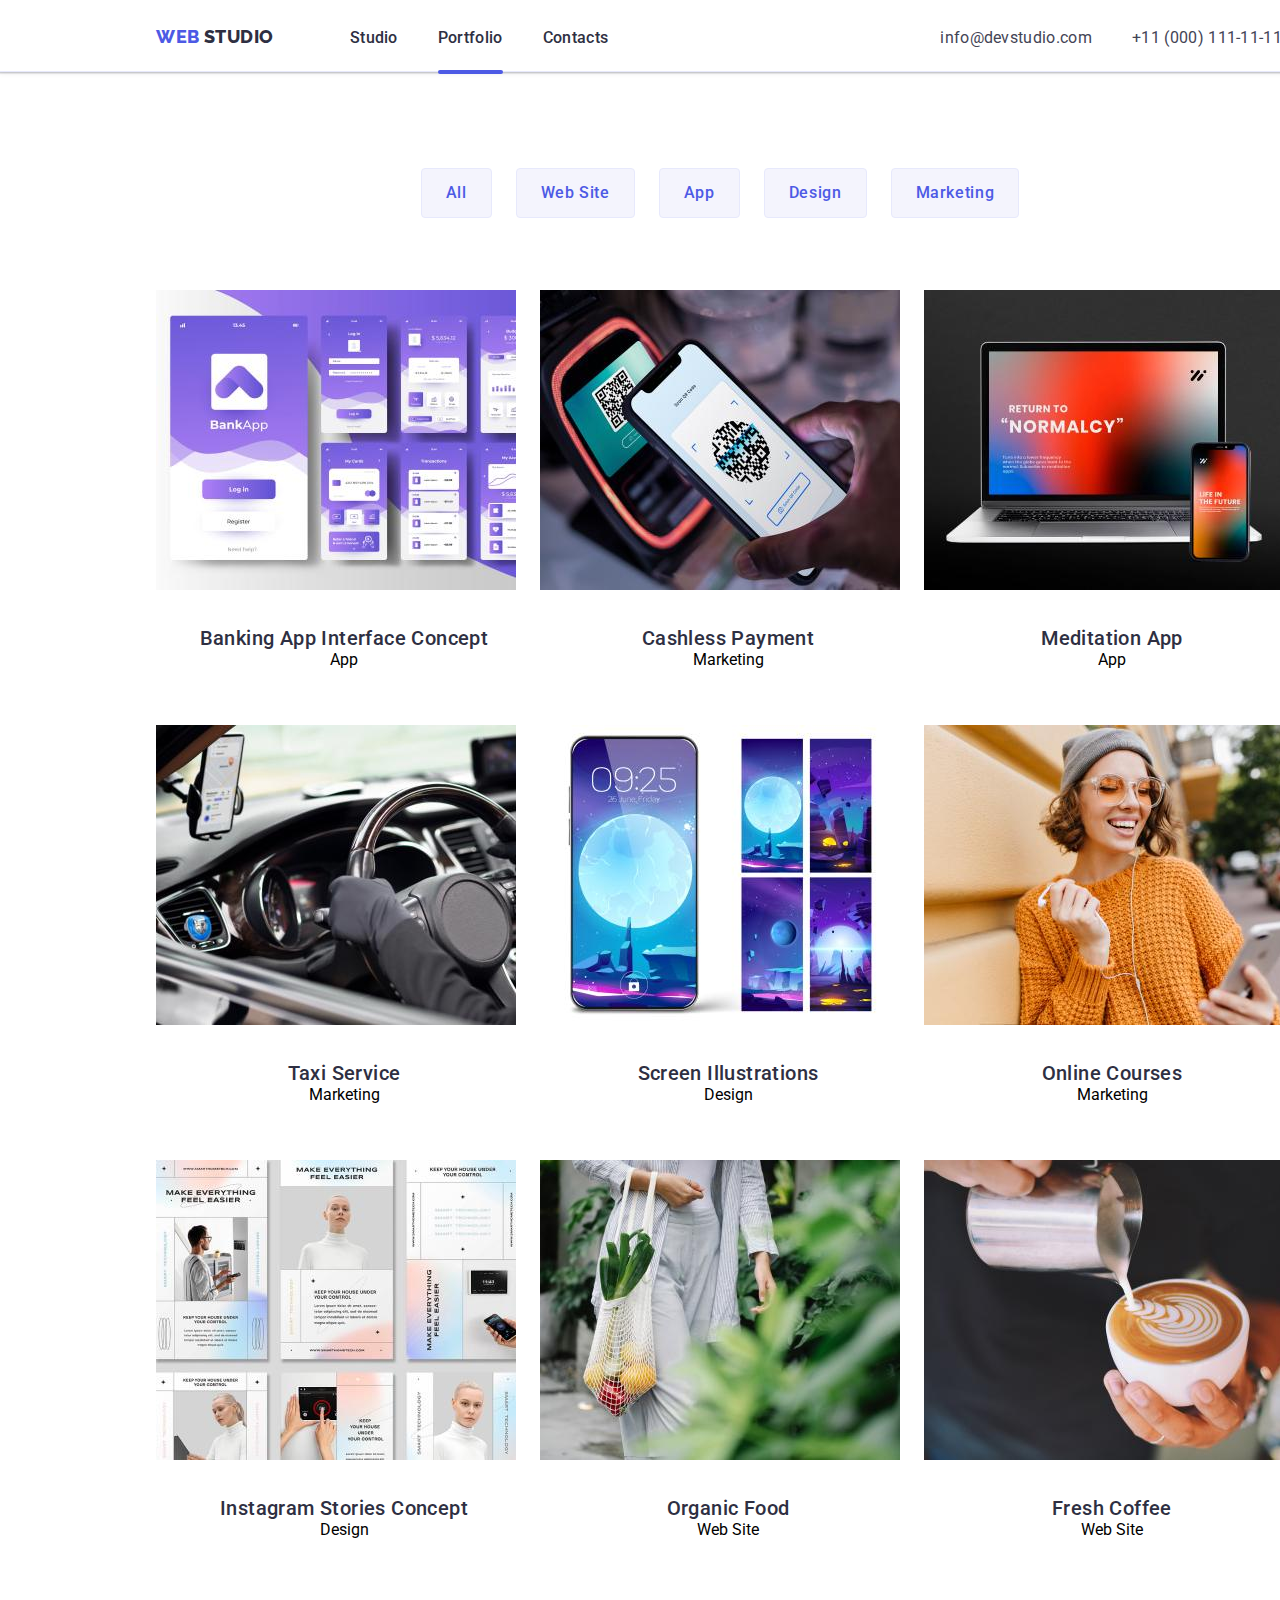
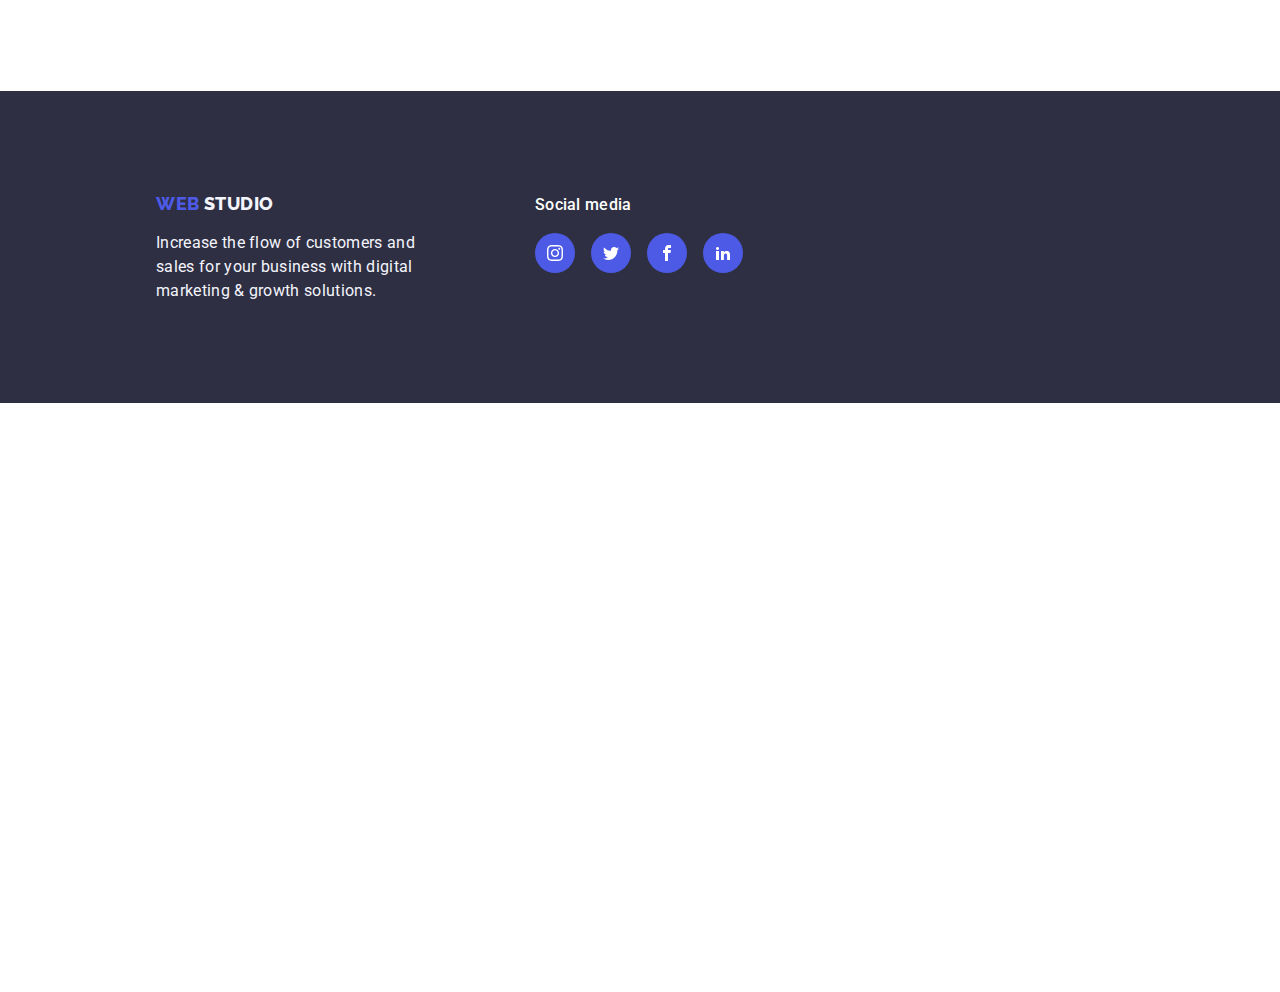
==== portfolio.html @ e55d1760 "Initial commit" ====
<!DOCTYPE html>
<html lang="en">
  <head>
    <meta charset="UTF-8" />
    <meta name="viewport" content="width=device-width, initial-scale=1.0" />
    <title>Portfolio</title>
    <link
      rel="stylesheet"
      href="node_modules/modern-normalize/modern-normalize.css"
    />
    <link rel="stylesheet" href="./css/styles.css" />
    <link rel="preconnect" href="https://fonts.googleapis.com" />
    <link rel="preconnect" href="https://fonts.gstatic.com" crossorigin />
    <link
      href="https://fonts.googleapis.com/css2?family=Raleway:wght@400;800&family=Roboto:wght@400;500&display=swap"
      rel="stylesheet"
    />
  </head>

  <body>
    <header class="navigation">
      <a class="logo" href="/index.html"
        ><span class="logo-web">WEB</span>
        <span class="logo-studio">STUDIO</span></a
      >

      <nav class="header-link">
        <!-- Navigation to other pages -->
        <ul class="pages">
          <li><a class="pages-link" href="./index.html">Studio</a></li>
          <li>
            <a class="pages-link active" href="./portfolio.html">Portfolio</a>
          </li>
          <li><a class="pages-link" href=".contacts">Contacts</a></li>
        </ul>

        <!-- Contact details -->
        <ul class="contact">
          <li class="details">
            <a class="contact-details" href="mailto:info@devstudio.com"
              >info@devstudio.com</a
            >
          </li>
          <li class="details">
            <a class="contact-details" href="tel:+110001111111"
              >+11 (000) 111-11-11</a
            >
          </li>
        </ul>
      </nav>
    </header>

    <!-- End of Header -->
    <main>
      <section class="navigation-buttons">
        <button class="portfolio-button" type="button">All</button>
        <button class="portfolio-button" type="button">Web Site</button>
        <button class="portfolio-button" type="button">App</button>
        <button class="portfolio-button" type="button">Design</button>
        <button class="portfolio-button" type="button">Marketing</button>
      </section>

      <section class="project-cards">
        <ul class="project-list">
          <li class="project">
            <div class="project-image">
              <img
                src="images/optimized/portfolio/banking-app.jpg"
                alt="Banking App Interface Concept"
                width="360"
                height="300"
              />
              <div class="project-image-caption">
                <p>
                  14 Stylish and User-Friendly App Design Concepts · Task
                  Manager App · Calorie Tracker App · Exotic Fruit Ecommerce App
                  · Cloud Storage App
                </p>
              </div>
            </div>
            <div class="project-caption">
              <h4>Banking App Interface Concept</h4>
              <p>App</p>
            </div>
          </li>

          <li class="project">
            <div class="project-image">
              <img
                src="images/optimized/portfolio/cashless-payment.jpg"
                alt="Cashless Payment"
                width="360"
                height="300"
              />
              <div class="project-image-caption">
                <p>
                  14 Stylish and User-Friendly App Design Concepts · Task
                  Manager App · Calorie Tracker App · Exotic Fruit Ecommerce App
                  · Cloud Storage App
                </p>
              </div>
            </div>

            <div class="project-caption">
              <h4>Cashless Payment</h4>
              <p>Marketing</p>
            </div>
          </li>

          <li class="project">
            <div class="project-image">
              <img
                src="images/optimized/portfolio/meditation-app.jpg"
                alt="Meditation App"
                width="360"
                height="300"
              />
              <div class="project-image-caption">
                <p>
                  14 Stylish and User-Friendly App Design Concepts · Task
                  Manager App · Calorie Tracker App · Exotic Fruit Ecommerce App
                  · Cloud Storage App
                </p>
              </div>
            </div>

            <div class="project-caption">
              <h4>Meditation App</h4>
              <p>App</p>
            </div>
          </li>

          <li class="project">
            <div class="project-image">
              <img
                src="images/optimized/portfolio/taxi-service.jpg"
                alt="Taxi Service"
                width="360"
                height="300"
              />
              <div class="project-image-caption">
                <p>
                  14 Stylish and User-Friendly App Design Concepts · Task
                  Manager App · Calorie Tracker App · Exotic Fruit Ecommerce App
                  · Cloud Storage App
                </p>
              </div>
            </div>

            <div class="project-caption">
              <h4>Taxi Service</h4>
              <p>Marketing</p>
            </div>
          </li>

          <li class="project">
            <div class="project-image">
              <img
                src="images/optimized/portfolio/screen-illustrations.jpg"
                alt="Screen Illustrations"
                width="360"
                height="300"
              />
              <div class="project-image-caption">
                <p>
                  14 Stylish and User-Friendly App Design Concepts · Task
                  Manager App · Calorie Tracker App · Exotic Fruit Ecommerce App
                  · Cloud Storage App
                </p>
              </div>
            </div>

            <div class="project-caption">
              <h4>Screen Illustrations</h4>
              <p>Design</p>
            </div>
          </li>

          <li class="project">
            <div class="project-image">
              <img
                src="images/optimized/portfolio/online-courses.jpg"
                alt="Online Courses"
                width="360"
                height="300"
              />
              <div class="project-image-caption">
                <p>
                  14 Stylish and User-Friendly App Design Concepts · Task
                  Manager App · Calorie Tracker App · Exotic Fruit Ecommerce App
                  · Cloud Storage App
                </p>
              </div>
            </div>

            <div class="project-caption">
              <h4>Online Courses</h4>
              <p>Marketing</p>
            </div>
          </li>

          <li class="project">
            <div class="project-image">
              <img
                src="images/optimized/portfolio/instagram-stories-concept.jpg"
                alt="Instagram Stories Concept"
                width="360"
                height="300"
              />
              <div class="project-image-caption">
                <p>
                  14 Stylish and User-Friendly App Design Concepts · Task
                  Manager App · Calorie Tracker App · Exotic Fruit Ecommerce App
                  · Cloud Storage App
                </p>
              </div>
            </div>

            <div class="project-caption">
              <h4>Instagram Stories Concept</h4>
              <p>Design</p>
            </div>
          </li>

          <li class="project">
            <div class="project-image">
              <img
                src="images/optimized/portfolio/organic-food.jpg"
                alt="Organic Food"
                width="360"
                height="300"
              />
              <div class="project-image-caption">
                <p>
                  14 Stylish and User-Friendly App Design Concepts · Task
                  Manager App · Calorie Tracker App · Exotic Fruit Ecommerce App
                  · Cloud Storage App
                </p>
              </div>
            </div>

            <div class="project-caption">
              <h4>Organic Food</h4>
              <p>Web Site</p>
            </div>
          </li>

          <li class="project">
            <div class="project-image">
              <img
                src="images/optimized/portfolio/fresh-coffee.jpg"
                alt="Fresh Coffee"
                width="360"
                height="300"
              />
              <div class="project-image-caption">
                <p>
                  14 Stylish and User-Friendly App Design Concepts · Task
                  Manager App · Calorie Tracker App · Exotic Fruit Ecommerce App
                  · Cloud Storage App
                </p>
              </div>
            </div>

            <div class="project-caption">
              <h4>Fresh Coffee</h4>
              <p>Web Site</p>
            </div>
          </li>
        </ul>
      </section>
    </main>

    <!-- common page footer -->
    <footer class="footer">
      <div class="footer-text">
        <div class="left-footer">
          <a href="#"
            ><span class="logo-web">WEB</span>
            <span class="footer-logo-studio-footer">STUDIO</span></a
          >

          <p>
            Increase the flow of customers and <br />
            sales for your business with digital<br />
            marketing & growth solutions.
          </p>
        </div>

        <div class="right-footer">
          <p>Social media</p>
          <div class="footer-socials">
            <div class="icon-container icon-container-footer">
              <svg
                width="16"
                height="16"
                class="icon icon-socials icon-instagram1"
              >
                <use xlink:href="images/icons.svg#icon-instagram1"></use>
              </svg>
            </div>

            <div class="icon-container icon-container-footer">
              <svg
                width="16"
                height="16"
                class="icon icon-socials icon-twitter"
              >
                <use xlink:href="images/icons.svg#icon-twitter"></use>
              </svg>
            </div>

            <div class="icon-container icon-container-footer">
              <svg
                width="16"
                height="16"
                class="icon icon-socials icon-facebook"
              >
                <use xlink:href="images/icons.svg#icon-facebook"></use>
              </svg>
            </div>

            <div class="icon-container icon-container-footer">
              <svg
                width="16"
                height="16"
                class="icon icon-socials icon-linkedin2"
              >
                <use xlink:href="images/icons.svg#icon-linkedin2"></use>
              </svg>
            </div>
          </div>
        </div>
      </div>
    </footer>
    <script src="./js/modal.js"></script>
  </body>
</html>
---- css/styles.css ----
:root {
  --primary-brand: #4d5ae5;
  --pressed-state: #404bbf;
  --dark: #2e2f42;
  --success: #31d0aa;
  --text: #434455;
  --subtle-text: #434455;
  --accent: #e7e9fc;
  --light: #f4f4fd;
  --modal-overlay: rgba(46, 47, 66, 0.4);
  --hero-background: rgba(46, 47, 66, 0.7);
  --white-background: #ffffff;
  --modal-background: rgba(46, 47, 66, 0.4);
  --iris: #4d5ae5;
  --ocean: #404bbf;
  --navy-blue: #2e2f42;
  --green: #31d0aa;
  --slate: #434455;
  --light-slate: #434455;
  --cornflower: #e7e9fc;
  --cloud: #f4f4fd;
  --navy-blue-modal: rgba(46, 47, 66, 0.4);
  --grey: rgba(46, 47, 66, 0.7);
  --white: #ffffff;
  --dairy: rgba(252, 252, 252, 1);
}

/* GENERAL */
* {
  box-sizing: border-box;
  margin: 0;
  padding: 0;
}

body {
  font-family: "railway", "roboto";
  min-width: 1440px;
  min-height: 2592px;
}

a {
  text-decoration: none;
}

h2 {
  color: var(--navy-blue);
  /* Header 2 */
  font-family: Roboto;
  font-size: 36px;
  font-style: normal;
  font-weight: 700;
  line-height: 40px; /* 111.111% */
  letter-spacing: 0.72px;
  text-transform: capitalize;
  text-align: center;
}

ul {
  list-style-type: none;
}
/* END OF GENERAL */

/* START OF NAVIGATION BAR */

.logo-web {
  color: var(--iris);
  font-family: Raleway;
  font-size: 18px;
  font-style: normal;
  font-weight: 800;
  line-height: 21px; /* 116.667% */
  letter-spacing: 0.54px;
  text-transform: uppercase;
}

.logo-studio {
  color: var(--navy-blue);
  font-family: Raleway;
  font-size: 18px;
  font-style: normal;
  font-weight: 800;
  line-height: 21px; /* 116.667% */
  letter-spacing: 0.54px;
  text-transform: uppercase;
}

.pages-link {
  color: var(--navy-blue);
  /* Body Medium */
  font-family: Roboto;
  font-size: 16px;
  font-style: normal;
  font-weight: 500;
  line-height: 24px; /* 150% */
  letter-spacing: 0.32px;
  padding-left: 0;
}

.contact-details {
  color: var(--slate);
  /* Body */
  font-family: Roboto;
  font-size: 16px;
  font-style: normal;
  font-weight: 400;
  line-height: 24px; /* 150% */
  letter-spacing: 0.32px;
}

.pages-link:active,
.pages-link:hover {
  color: var(--ocean);
}

.contact-details:hover {
  color: var(--ocean);
}

.navigation {
  width: 1440px;
  display: flex;
  height: 72px;
  align-items: baseline;
  border-bottom: 1px solid var(--cornflower);
  background: var(--white);
  box-shadow: 0px 1px 6px 0px rgba(46, 47, 66, 0.08),
    0px 1px 1px 0px rgba(46, 47, 66, 0.16),
    0px 2px 1px 0px rgba(46, 47, 66, 0.08);
}

.header-link {
  display: flex;
  flex-direction: row;
}
.pages {
  display: flex;
  flex-direction: row;
  gap: 40px;
}

.contact {
  display: flex;
  flex-direction: row;
}

.logo {
  margin: 25.5px 76px 25.5px 156px;
}

.contact {
  margin-left: 332px;
}

.contact-details {
  padding-right: 40px;
}

.active::after {
  content: " ";
  display: block;
  height: 4px;
  /* width: 100%; */
  border-radius: 2px;
  background-color: var(--iris);
  position: relative;
  top: 20px;
}

/* END OF NAVIGATION BAR */

/* START OF HERO SECTION */
.hero {
  background-color: var(--navy-blue);
  display: flex;
  width: 1440px;
  height: 600px;
  position: relative;
  background: var(--grey) center/cover
    url("/images/optimized/hero-image-optimized.jpg") no-repeat;
}

.hero-slogan {
  margin: 188px auto 292px;
  height: 120px;
  max-width: 496px;
}
h1 {
  color: var(--white);
  text-align: center;
  /* Header 1 */
  font-family: Roboto;
  font-size: 56px;
  font-style: normal;
  font-weight: 700;
  line-height: 60px; /* 107.143% */
  letter-spacing: 1.12px;
}

.order-btn {
  border-radius: 4px;
  background: var(--iris);
  box-shadow: 0px 4px 4px 0px rgba(0, 0, 0, 0.15);
  color: var(--white);
  padding: 16px 32px;

  /* Button Text */
  font-family: Roboto;
  font-size: 16px;
  font-style: normal;
  font-weight: 500;
  line-height: 24px; /* 150% */
  letter-spacing: 0.64px;
  position: absolute;
  width: 180px;
  margin: 356px 635px 188px;
}

.order-btn:hover {
  background-color: var(--ocean);
  cursor: pointer;
}

.backdrop {
  position: fixed;
  top: 0;
  left: 0;
  width: 100%;
  height: 100%;
  display: flex;
  justify-content: center;
  align-items: center;
  background: var(--navy-blue-modal);
  transition: opacity 250ms cubic-bezier(0.4, 0, 0.2, 1);
}

.modal {
  width: 408px;
  height: 584px;
  border-radius: 4px;
  background: var(--dairy);
  box-shadow: 0px 2px 1px 0px rgba(0, 0, 0, 0.2),
    0px 1px 3px 0px rgba(0, 0, 0, 0.12), 0px 1px 1px 0px rgba(0, 0, 0, 0.14);
  display: flex;
  justify-content: right;
}

.is-hidden {
  opacity: 0;
  pointer-events: none;
}

.modal-close-btn {
  background-color: var(--cornflower);
  border-radius: 12px;
  width: 24px;
  height: 24px;
  margin: 24px;
  border-color: var(--navy-blue);
  transition: fill 250ms cubic-bezier(0.4, 0, 0.2, 1),
    border 250ms cubic-bezier(0.4, 0, 0.2, 1);
  cursor: pointer;
}

.modal-close-btn:hover {
  background-color: var(--cornflower);
  border: 2px solid currentColor;
}

/* END OF HERO SECTION */

/* START OF VALUES SECTION */
.values li {
  color: var(--navy-blue);
  /* Header 3 */
  font-family: Roboto;
  font-size: 20px;
  font-style: normal;
  font-weight: 500;
  line-height: 24px; /* 120% */
  letter-spacing: 0.4px;
  padding: 0;
}

.values p {
  color: var(--slate);
  /* Body */
  font-family: Roboto;
  font-size: 16px;
  font-style: normal;
  font-weight: 400;
  line-height: 24px; /* 150% */
  letter-spacing: 0.32px;
}
.values {
  display: flex;
  flex-direction: row;
  gap: 24px;
  margin: 120px 156px 120px 156px;
}

.main-content {
  width: 1440px;
}
.values-card-1 {
  width: 264px;
  height: 104px;
}

.values-card-2 {
  width: 264px;
  height: 104px;
}

.values-card-3 {
  width: 264px;
  height: 104px;
}

.values-card-4 {
  width: 264px;
  height: 104px;
}

.values h3 {
  margin-bottom: 8px;
}
.values-icon {
  background-color: var(--cloud);
  display: flex;
  justify-content: center;
  padding-top: 24px;
  padding-bottom: 24px;
  margin-bottom: 8px;
}
/* END OF VALUES SECTION */

/* START OF WHAT ARE WE DOING */
.what-we-do {
  padding-top: 120px;
}

.function {
  display: flex;
  margin: 72px 156px 120px 156px;
  gap: 24px;
}

/* START OF TEAM SECTION */
h4 {
  color: var(--navy-blue);
  /* Header 3 */
  font-family: Roboto;
  font-size: 20px;
  font-style: normal;
  font-weight: 500;
  line-height: 24px; /* 120% */
  letter-spacing: 0.4px;
}

.team-list p {
  color: var(--slate);
  /* Body */
  font-family: Roboto;
  font-size: 16px;
  font-style: normal;
  font-weight: 400;
  line-height: 24px; /* 150% */
  letter-spacing: 0.32px;
}

.team {
  background-color: var(--cloud);
  max-width: 1440px;
  padding-bottom: 120px;
}

.team > .team-sub-title {
  display: flex;
  padding-top: 120px;
  padding-bottom: 72px;
  padding-left: 639px;
  align-items: baseline;
}

.team-card-1 {
  display: inline-flex;
  padding-bottom: 0px;
  flex-direction: column;
  justify-content: center;
  align-items: center;
  gap: 8px;
  padding-bottom: 32px;

  border-radius: 0px 0px 4px 4px;
  background: var(--white);
  box-shadow: 0px 2px 1px 0px rgba(46, 47, 66, 0.08),
    0px 1px 1px 0px rgba(46, 47, 66, 0.16),
    0px 1px 6px 0px rgba(46, 47, 66, 0.08);
  margin-left: 156px;
  margin-right: 24px;
}

.team-card-2 {
  display: inline-flex;
  padding-bottom: 0px;
  flex-direction: column;
  justify-content: center;
  align-items: center;
  gap: 8px;

  border-radius: 0px 0px 4px 4px;
  background: var(--white);
  box-shadow: 0px 2px 1px 0px rgba(46, 47, 66, 0.08),
    0px 1px 1px 0px rgba(46, 47, 66, 0.16),
    0px 1px 6px 0px rgba(46, 47, 66, 0.08);
  margin-right: 24px;
  padding-bottom: 32px;
}
.team-card-3 {
  display: inline-flex;
  padding-bottom: 0px;
  flex-direction: column;
  justify-content: center;
  align-items: center;
  gap: 8px;

  border-radius: 0 0 4px 4px;
  background-color: var(--white);
  box-shadow: 0 2px 1px 0px rgba(46, 47, 66, 0.08),
    0px 1px 1px 0px rgba(46, 47, 66, 0.16),
    0px 1px 6px 0px rgba(46, 47, 66, 0.08);
  margin-right: 24px;
  padding-bottom: 32px;
}
.team-card-4 {
  display: inline-flex;
  padding-bottom: 0px;
  flex-direction: column;
  justify-content: center;
  align-items: center;
  gap: 8px;

  border-radius: 0px 0px 4px 4px;
  background: var(--white);
  box-shadow: 0px 2px 1px 0px rgba(46, 47, 66, 0.08),
    0px 1px 1px 0px rgba(46, 47, 66, 0.16),
    0px 1px 6px 0px rgba(46, 47, 66, 0.08);
  padding-bottom: 32px;
}

.team-socials {
  display: flex;
  gap: 24px;
}
.icon-container {
  background-color: var(--iris);
  width: 40px;
  height: 40px;
  border-radius: 50%;
  display: flex;
  align-items: center;
  justify-content: center;
}

.team h4 {
  padding-top: 32px;
}
.icon-socials {
  fill: white;
}
/* END OF TEAM SECTION */

/* START OF CUSTOMER SECTION */

.customers {
  max-width: 1440px;
}

.customers h2 {
  padding: 120px 628px 72px 629px;
}

.customer-icons {
  display: flex;
  gap: 24px;
  flex-direction: row;
  margin: 0 156px 120px;
}

.icon-client {
  border: 1px solid hsla(235, 5%, 58%, 1);
}

/* END OF CUSTOMER SECTION */

/* START OF FOOTER SECTION */
.footer {
  background-color: var(--navy-blue);
  width: 1440px;
  height: 312px;
  display: flex;
}

.footer-logo-studio-footer {
  color: var(--cloud);
  font-family: Raleway;
  font-size: 18px;
  font-style: normal;
  font-weight: 800;
  line-height: 21px; /* 116.667% */
  letter-spacing: 0.54px;
  text-transform: uppercase;
}

.footer p {
  color: var(--cloud);
  /* Body */
  font-family: Roboto;
  font-size: 16px;
  font-style: normal;
  font-weight: 400;
  line-height: 24px; /* 150% */
  letter-spacing: 0.32px;
}

.footer-text {
  padding-top: 101.5px;
  padding-left: 156px;
  display: flex;
}

.left-footer p {
  margin-top: 17.5px;
}

.right-footer {
  margin-left: 120px;
}

.right-footer > p {
  color: var(--white);

  /* Body Medium */
  font-family: Roboto;
  font-size: 16px;
  font-style: normal;
  font-weight: 500;
  line-height: 24px; /* 150% */
  letter-spacing: 0.32px;

  margin-bottom: 16px;
}

.footer-socials {
  display: flex;
  gap: 16px;
}
/* END OF FOOTER SECTION */

/* PORTFOLIO PAGE */

/* BUTTONS SECTION */

.navigation-buttons {
  width: 1440px;
  display: flex;
  justify-content: center;
  gap: 24px;
  padding-top: 96px;
  margin-bottom: 72px;
}
.portfolio-button {
  padding: 12px 24px;
  border-radius: 4px;
  border: 1px solid var(--cornflower);
  background: var(--cloud);

  color: var(--iris);
  text-align: center;

  /* Button Text */
  font-family: Roboto;
  font-size: 16px;
  font-style: normal;
  font-weight: 500;
  line-height: 24px; /* 150% */
  letter-spacing: 0.64px;
}

.portfolio-button:hover,
.portfolio-button:focus {
  border-radius: 4px;
  background: var(--ocean);
  box-shadow: 0px 2px 2px 0px rgba(0, 0, 0, 0.12),
    0px 2px 1px 0px rgba(0, 0, 0, 0.08), 0px 3px 1px 0px rgba(0, 0, 0, 0.1);

  color: var(--white);
  text-align: center;

  /* Button Text */
  font-family: Roboto;
  font-size: 16px;
  font-style: normal;
  font-weight: 500;
  line-height: 24px; /* 150% */
  letter-spacing: 0.64px;
  cursor: pointer;
}

/* PROJECT CARDS SECTION */

.project-cards {
  max-width: 1440px;
  text-align: center;
}
.project-cards ul {
  display: flex;
  flex-direction: row;
  flex-wrap: wrap;
  width: 100%;
  gap: 24px;
  justify-content: center;
  margin-bottom: 120px;
}

.project-caption {
  padding-left: 16px;
  margin-top: 32px;
  margin-bottom: 32px;
}

.project-cards li:hover {
  border: 1px solid var(--cloud);
  background: var(--white);
  box-shadow: 0px 2px 1px 0px rgba(46, 47, 66, 0.08),
    0px 1px 1px 0px rgba(46, 47, 66, 0.16),
    0px 1px 6px 0px rgba(46, 47, 66, 0.08);
  cursor: pointer;
}

.project:hover .project-image-caption {
  opacity: 1;
  transform: translateY(0);
}

.project-image {
  position: relative;
  overflow: hidden;
}
.project-image-caption {
  width: 360px;
  height: 300px;
  flex-shrink: 0;
  background-color: var(--iris);
  width: 100%;
  height: 100%;
  position: absolute;
  top: 0;
  left: 0;
  color: var(--cloud);
  opacity: 0;

  /* Body */
  font-family: Roboto;
  font-size: 16px;
  font-style: normal;
  font-weight: 400;
  line-height: 24px; /* 150% */
  letter-spacing: 0.32px;
  transform: translateY(100%);
  transition: transform 0.25s cubic-bezier(0.4, 0, 0.2, 1);
}

.project-image-caption p {
  padding: 40px 32px;
  text-align: left;
}

.project {
  overflow: hidden;
}
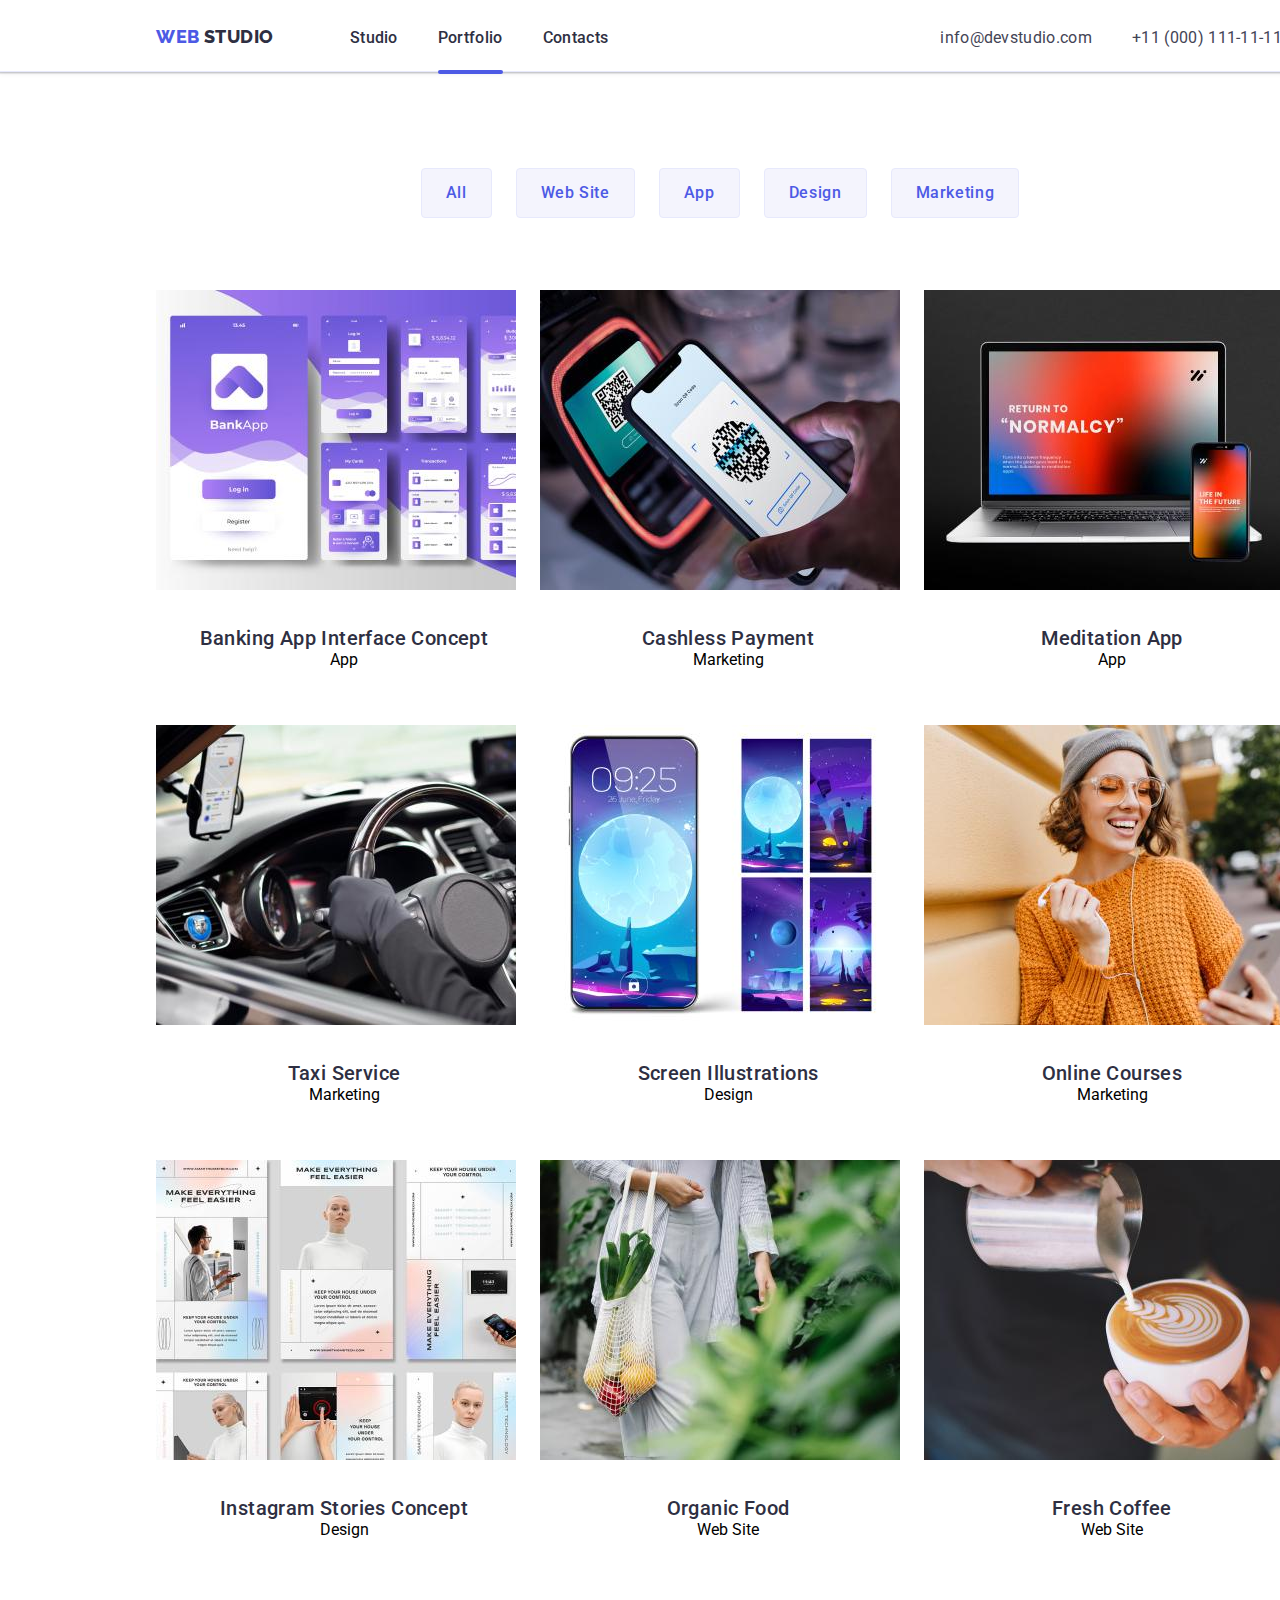
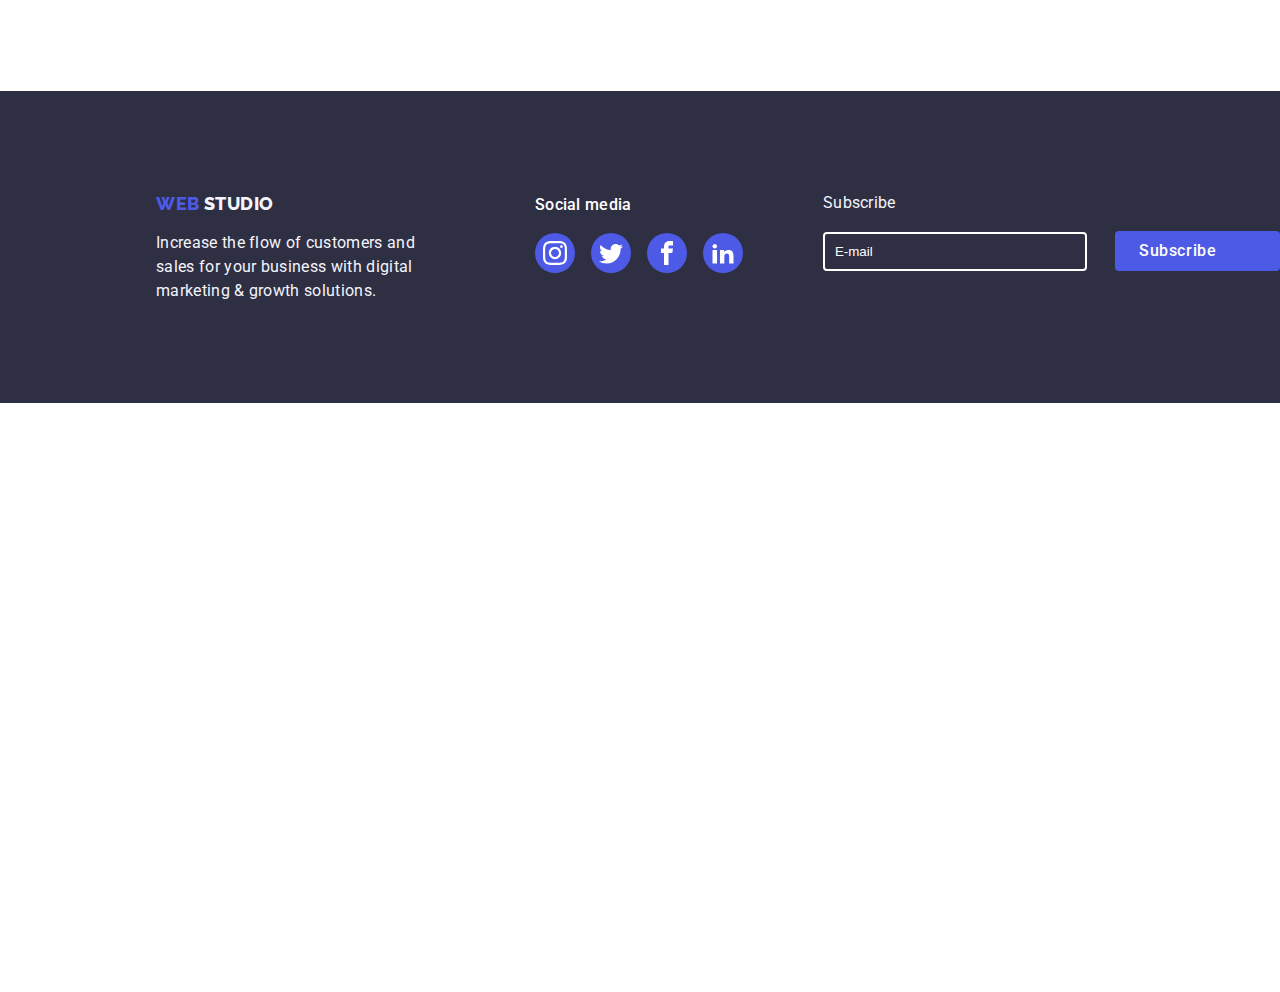
==== commit 81e60d2e: "hw6 - checked for submission" ====
--- a/portfolio.html
+++ b/portfolio.html
@@ -287,50 +287,63 @@
           </p>
         </div>
 
-        <div class="right-footer">
+        <div class="middle-footer">
           <p>Social media</p>
           <div class="footer-socials">
-            <div class="icon-container icon-container-footer">
+            <a href="#" class="icon-container icon-container-footer">
               <svg
-                width="16"
-                height="16"
+                width="24"
+                height="24"
                 class="icon icon-socials icon-instagram1"
               >
                 <use xlink:href="images/icons.svg#icon-instagram1"></use>
               </svg>
-            </div>
-
-            <div class="icon-container icon-container-footer">
+            </a>
+
+            <a href="#" class="icon-container icon-container-footer">
               <svg
-                width="16"
-                height="16"
+                width="24"
+                height="24"
                 class="icon icon-socials icon-twitter"
               >
                 <use xlink:href="images/icons.svg#icon-twitter"></use>
               </svg>
-            </div>
-
-            <div class="icon-container icon-container-footer">
+            </a>
+
+            <a href="#" class="icon-container icon-container-footer">
               <svg
-                width="16"
-                height="16"
+                width="24"
+                height="24"
                 class="icon icon-socials icon-facebook"
               >
                 <use xlink:href="images/icons.svg#icon-facebook"></use>
               </svg>
-            </div>
-
-            <div class="icon-container icon-container-footer">
+            </a>
+
+            <a href="#" class="icon-container icon-container-footer">
               <svg
-                width="16"
-                height="16"
+                width="24"
+                height="24"
                 class="icon icon-socials icon-linkedin2"
               >
                 <use xlink:href="images/icons.svg#icon-linkedin2"></use>
               </svg>
-            </div>
+            </a>
           </div>
         </div>
+      </div>
+
+      <div class="right-footer">
+        <p class="footer-subscribe-text">Subscribe</p>
+        <form>
+          <input type="text" placeholder="E-mail" class="input-sub" />
+          <button class="btn-sub">
+            <span>Subscribe</span>
+            <svg width="24" height="24">
+              <use href="./images/icons.svg#icon-send"></use>
+            </svg>
+          </button>
+        </form>
       </div>
     </footer>
     <script src="./js/modal.js"></script>
--- a/css/styles.css
+++ b/css/styles.css
@@ -235,13 +235,28 @@
 
 .modal {
   width: 408px;
-  height: 584px;
+  /* height: 584px; */
   border-radius: 4px;
   background: var(--dairy);
   box-shadow: 0px 2px 1px 0px rgba(0, 0, 0, 0.2),
     0px 1px 3px 0px rgba(0, 0, 0, 0.12), 0px 1px 1px 0px rgba(0, 0, 0, 0.14);
   display: flex;
   justify-content: right;
+  flex-direction: column;
+  padding: 24px;
+}
+
+.modal p {
+  color: var(--NAVY-BLUE, #2e2f42);
+  text-align: center;
+  /* Body Medium */
+  font-family: Roboto;
+  font-size: 16px;
+  font-style: normal;
+  font-weight: 500;
+  line-height: 24px; /* 150% */
+  letter-spacing: 0.32px;
+  margin-bottom: 16px;
 }
 
 .is-hidden {
@@ -250,20 +265,168 @@
 }
 
 .modal-close-btn {
-  background-color: var(--cornflower);
-  border-radius: 12px;
   width: 24px;
   height: 24px;
-  margin: 24px;
-  border-color: var(--navy-blue);
+  border-radius: 12px;
+  border: white;
   transition: fill 250ms cubic-bezier(0.4, 0, 0.2, 1),
     border 250ms cubic-bezier(0.4, 0, 0.2, 1);
+  margin-left: auto;
+  display: block;
   cursor: pointer;
+  display: flex;
+  align-items: center;
+  justify-content: center;
+  margin-bottom: 24px;
 }
 
 .modal-close-btn:hover {
-  background-color: var(--cornflower);
+  background-color: var(--ocean);
   border: 2px solid currentColor;
+}
+
+.service-label {
+  display: flex;
+  flex-direction: column;
+  margin-bottom: 8px;
+  width: 100%;
+
+  color: var(--light-slate);
+  /* Small Text */
+  font-family: Roboto;
+  font-size: 12px;
+  font-style: normal;
+  font-weight: 400;
+  line-height: 14px; /* 116.667% */
+  letter-spacing: 0.48px;
+  position: relative;
+}
+
+.input-label {
+  text-align: left;
+  margin-bottom: 4px;
+}
+
+.service-input {
+  padding: 12px 40px;
+  border: 1px solid var(--navy-blue);
+  border-radius: 4px;
+  transition: 250ms;
+  transition-property: color, border-color, background-color;
+  transition-timing-function: cubic-bezier(0.4, 0, 0.2, 1);
+  margin-top: 4px;
+}
+
+.service-icon {
+  position: absolute;
+  top: 49%;
+  left: 15px;
+  fill: black;
+  transition: fill 250ms cubic-bezier(0.4, 0, 0.2, 1);
+}
+
+.service-input:focus + .service-icon,
+.service-input:hover + .service-icon {
+  fill: var(--iris);
+  border-color: var(--iris);
+}
+
+.service-input:hover {
+  border: 1px solid var(--iris);
+}
+
+.service-input-text-area {
+  border: 1px solid var(--navy-blue);
+  border-radius: 4px;
+  transition: 250ms;
+  transition-property: color, border-color, background-color;
+  transition-timing-function: cubic-bezier(0.4, 0, 0.2, 1);
+  padding: 8px 16px;
+}
+
+.service-input-text-area:focus,
+.service-input-text-area:hover {
+  fill: var(--iris);
+  border-color: var(--iris);
+}
+
+.service-agree {
+  display: flex;
+  justify-content: left;
+  margin-top: 16px;
+}
+.agree-checkbox {
+  width: 20px;
+  height: 20px;
+  position: relative;
+  left: 23px;
+  opacity: 0;
+}
+
+.agree-check-icon {
+  fill: none;
+  margin-right: 8px;
+  border: 2px solid black;
+  border-radius: 2px;
+  transition: 250ms;
+  transition-property: border-color, background-color, fill;
+  transition-timing-function: cubic-bezier(0.4, 0, 0.2, 1);
+}
+
+.service-agree .agree-checkbox:focus + .agree-check-icon,
+.service-agree .agree-checkbox:checked:focus + .agree-check-icon {
+  outline: 2px solid #212121;
+}
+
+.service-agree .agree-checkbox:checked + .agree-check-icon {
+  background-color: var(--iris);
+  border-color: var(--iris);
+  fill: white;
+  outline: none;
+  stroke: white;
+  stroke-width: 0.2;
+}
+
+.agree-text {
+  color: var(--light-slate);
+  /* Small Text */
+  font-family: Roboto;
+  font-size: 12px;
+  font-style: normal;
+  font-weight: 400;
+  line-height: 14px; /* 116.667% */
+  letter-spacing: 0.48px;
+  text-align: left;
+}
+
+.agree-text a {
+  color: var(--iris);
+  /* Link Text */
+  font-family: Roboto;
+  font-size: 12px;
+  font-style: normal;
+  font-weight: 400;
+  line-height: 16px;
+  letter-spacing: 0.48px;
+  text-decoration-line: underline;
+}
+
+.modal-send {
+  margin: 24px auto;
+  padding: 16px 32px;
+  background-color: var(--iris);
+  color: white;
+  border-radius: 4px;
+  box-shadow: 0px 4px 4px 0px rgba(0, 0, 0, 0.15);
+  border-color: transparent;
+  width: 41%;
+  display: flex;
+  justify-content: center;
+}
+
+.modal-send:hover {
+  background-color: var(--ocean);
+  cursor: pointer;
 }
 
 /* END OF HERO SECTION */
@@ -492,70 +655,6 @@
 }
 
 /* END OF CUSTOMER SECTION */
-
-/* START OF FOOTER SECTION */
-.footer {
-  background-color: var(--navy-blue);
-  width: 1440px;
-  height: 312px;
-  display: flex;
-}
-
-.footer-logo-studio-footer {
-  color: var(--cloud);
-  font-family: Raleway;
-  font-size: 18px;
-  font-style: normal;
-  font-weight: 800;
-  line-height: 21px; /* 116.667% */
-  letter-spacing: 0.54px;
-  text-transform: uppercase;
-}
-
-.footer p {
-  color: var(--cloud);
-  /* Body */
-  font-family: Roboto;
-  font-size: 16px;
-  font-style: normal;
-  font-weight: 400;
-  line-height: 24px; /* 150% */
-  letter-spacing: 0.32px;
-}
-
-.footer-text {
-  padding-top: 101.5px;
-  padding-left: 156px;
-  display: flex;
-}
-
-.left-footer p {
-  margin-top: 17.5px;
-}
-
-.right-footer {
-  margin-left: 120px;
-}
-
-.right-footer > p {
-  color: var(--white);
-
-  /* Body Medium */
-  font-family: Roboto;
-  font-size: 16px;
-  font-style: normal;
-  font-weight: 500;
-  line-height: 24px; /* 150% */
-  letter-spacing: 0.32px;
-
-  margin-bottom: 16px;
-}
-
-.footer-socials {
-  display: flex;
-  gap: 16px;
-}
-/* END OF FOOTER SECTION */
 
 /* PORTFOLIO PAGE */
 
@@ -679,3 +778,125 @@
 .project {
   overflow: hidden;
 }
+
+/* START OF FOOTER SECTION */
+.footer {
+  background-color: var(--navy-blue);
+  width: 1440px;
+  height: 312px;
+  display: flex;
+}
+
+.footer-logo-studio-footer {
+  color: var(--cloud);
+  font-family: Raleway;
+  font-size: 18px;
+  font-style: normal;
+  font-weight: 800;
+  line-height: 21px; /* 116.667% */
+  letter-spacing: 0.54px;
+  text-transform: uppercase;
+}
+
+.footer p {
+  color: var(--cloud);
+  /* Body */
+  font-family: Roboto;
+  font-size: 16px;
+  font-style: normal;
+  font-weight: 400;
+  line-height: 24px; /* 150% */
+  letter-spacing: 0.32px;
+}
+
+.footer-text {
+  padding-top: 101.5px;
+  padding-left: 156px;
+  display: flex;
+}
+
+.left-footer p {
+  margin-top: 17.5px;
+}
+
+.middle-footer {
+  margin-left: 120px;
+}
+
+.middle-footer > p {
+  color: var(--white);
+
+  /* Body Medium */
+  font-family: Roboto;
+  font-size: 16px;
+  font-style: normal;
+  font-weight: 500;
+  line-height: 24px; /* 150% */
+  letter-spacing: 0.32px;
+
+  margin-bottom: 16px;
+}
+
+.footer-socials {
+  display: flex;
+  gap: 16px;
+}
+
+.right-footer {
+  margin-left: 80px;
+  padding-top: 100px;
+}
+
+.footer-subscribe-text {
+  color: var(--white);
+
+  /* Body Medium */
+  font-family: Roboto;
+  font-size: 16px;
+  font-style: normal;
+  font-weight: 500;
+  line-height: 24px; /* 150% */
+  letter-spacing: 0.32px;
+
+  margin-bottom: 16px;
+}
+
+.input-sub {
+  border: 2px solid white;
+  background: none;
+  border-radius: 4px;
+  padding: 10px;
+  width: 264px;
+  margin-right: 24px;
+}
+
+.input-sub::placeholder {
+  color: white;
+}
+
+.btn-sub {
+  display: inline-flex;
+  color: white;
+  padding: 8px 24px;
+  gap: 16px;
+  background-color: var(--iris);
+  border: none;
+  border-radius: 4px;
+  width: 165px;
+}
+.btn-sub > span {
+  color: var(--white);
+  /* Button Text */
+  font-family: Roboto;
+  font-size: 16px;
+  font-style: normal;
+  font-weight: 500;
+  line-height: 24px; /* 150% */
+  letter-spacing: 0.64px;
+}
+
+/* .btn-sub svg {
+    fill: white;
+} */
+
+/* END OF FOOTER SECTION */
